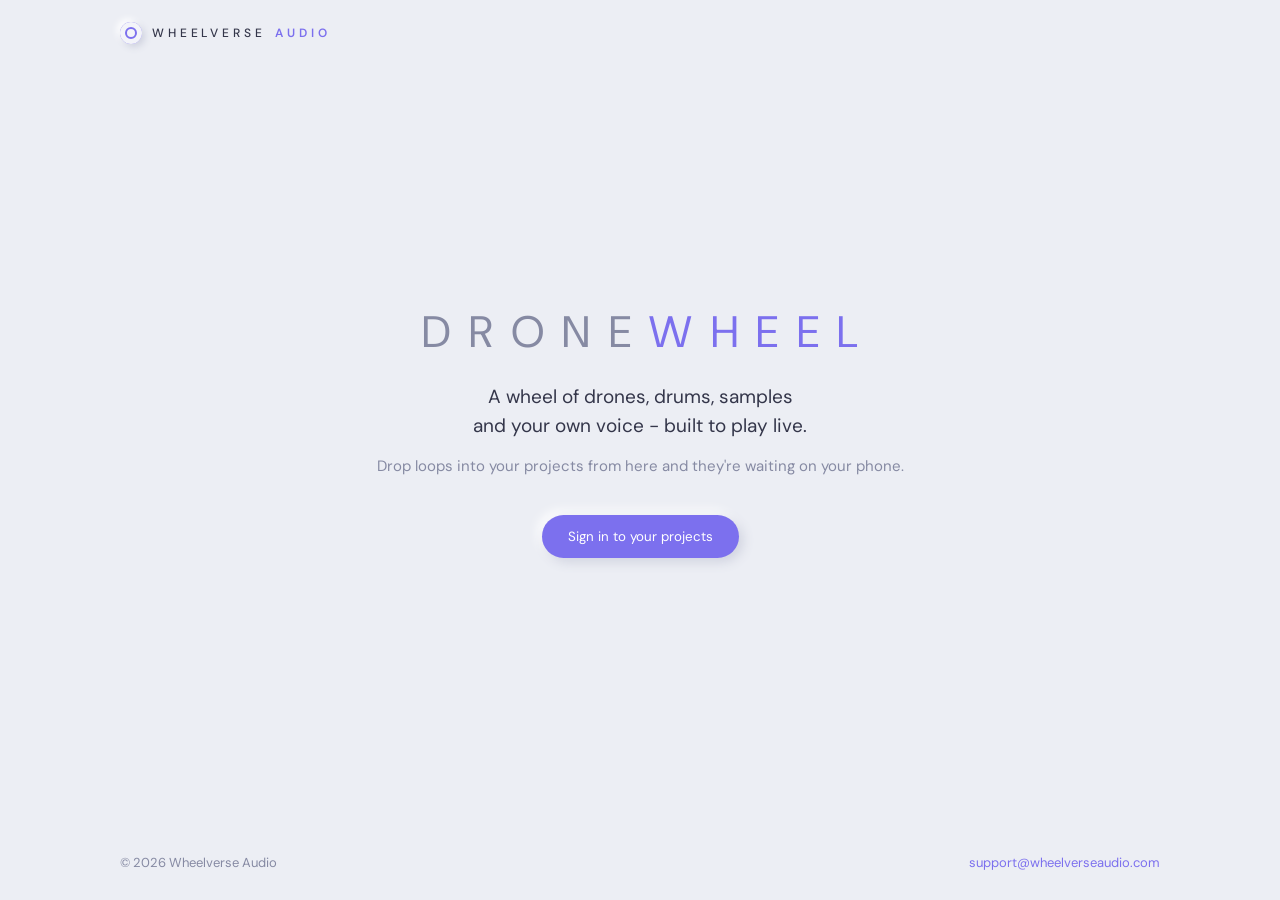
==== index.html @ fee3f127 "Publish 2026-10-06T17:31Z" ====
<!doctype html>
<html lang="en">
  <head>
    <meta charset="UTF-8" />
    <meta name="viewport" content="width=device-width, initial-scale=1.0" />
    <title>Wheelverse Audio</title>
    <meta name="description" content="DroneWheel by Wheelverse Audio - drop loops into your projects from the web." />
    <link rel="preconnect" href="https://fonts.googleapis.com" />
    <link rel="preconnect" href="https://fonts.gstatic.com" crossorigin />
    <link href="https://fonts.googleapis.com/css2?family=DM+Sans:wght@400;500;600&display=swap" rel="stylesheet" />
    <script type="module" crossorigin src="/assets/index-Dvp01YPw.js"></script>
    <link rel="stylesheet" crossorigin href="/assets/index-EIXoMry6.css">
  </head>
  <body>
    <div id="root"></div>
  </body>
</html>
---- assets/index-EIXoMry6.css ----
:root{--bg: #eceef4;--surface: #f3f4f9;--raise-hi: #ffffff;--raise-lo: #cfd2df;--text: #34364a;--muted: #868aa3;--accent: #7c70ee;--accent-soft: #e4e1fb;--ok: #3f9b78;--err: #c24d5f;color-scheme:light}@media (prefers-color-scheme: dark){:root{--bg: #1d1e26;--surface: #23242e;--raise-hi: #2b2c38;--raise-lo: #15161c;--text: #e7e8f2;--muted: #9497ad;--accent: #9a90ff;--accent-soft: #312e52;--ok: #6cc9a2;--err: #ff8a9b;color-scheme:dark}}*{box-sizing:border-box}html,body,#root{margin:0;min-height:100%}body{background:var(--bg);color:var(--text);font:15px/1.5 DM Sans,system-ui,-apple-system,Segoe UI,sans-serif}a{color:var(--accent);text-decoration:none}.page{min-height:100vh;display:flex;flex-direction:column;padding:0 20px}.bar{display:flex;align-items:center;justify-content:space-between;gap:12px;max-width:1040px;width:100%;margin:0 auto;padding:22px 0}.brand{display:flex;align-items:center;gap:10px;color:var(--text);letter-spacing:.32em;font-size:12px;font-weight:500}.brand b{color:var(--accent);font-weight:600}.mark{width:22px;height:22px;border-radius:50%;background:var(--surface);box-shadow:3px 3px 7px var(--raise-lo),-3px -3px 7px var(--raise-hi),inset 0 0 0 5px var(--surface),inset 0 0 0 7px var(--accent)}.who{display:flex;gap:16px;align-items:center}.link{background:none;border:0;color:var(--accent);cursor:pointer;font:inherit;padding:0}.small{font-size:13px}.muted{color:var(--muted)}.center{text-align:center}.err{color:var(--err)}main{flex:1;width:100%;margin:0 auto}.wide{max-width:1040px;padding-bottom:40px}h2{font-size:26px;margin:8px 0 4px;text-wrap:balance}h3{font-size:15px;margin:24px 0 6px}.landing{display:grid;place-items:center;padding:40px 0 80px}.hero{text-align:center;max-width:560px}.hero h1{font-weight:400;letter-spacing:.42em;font-size:clamp(26px,6vw,44px);margin:0 0 18px;padding-left:.42em;color:var(--muted)}.hero h1 span{color:var(--accent)}.lede{font-size:19px;margin:0 0 8px;text-wrap:balance}button.primary,button.google{margin-top:22px;border:0;border-radius:999px;padding:13px 26px;font:600 15px/1 inherit;font-family:inherit;cursor:pointer;color:#fff;background:var(--accent);box-shadow:4px 4px 12px var(--raise-lo),-4px -4px 12px var(--raise-hi)}button.primary:disabled{opacity:.6}button.google{width:100%;margin-top:14px;color:var(--text);background:var(--surface)}.card{background:var(--surface);border-radius:24px;padding:28px;box-shadow:8px 8px 22px var(--raise-lo),-8px -8px 22px var(--raise-hi)}.narrow{max-width:400px;margin:30px auto 60px;flex:0}.or{text-align:center;color:var(--muted);margin:14px 0 4px;font-size:13px}form{display:grid;gap:12px}label{display:grid;gap:4px;font-size:13px;color:var(--muted)}input{font:inherit;color:var(--text);background:var(--bg);border:0;border-radius:12px;padding:11px 13px;box-shadow:inset 3px 3px 7px var(--raise-lo),inset -3px -3px 7px var(--raise-hi)}input:focus{outline:2px solid var(--accent-soft)}.projects{list-style:none;padding:0;margin:20px 0;display:grid;grid-template-columns:repeat(auto-fill,minmax(220px,1fr));gap:16px}.proj{display:flex;flex-direction:column;gap:6px;padding:18px 20px;border-radius:18px;background:var(--surface);color:var(--text);box-shadow:5px 5px 14px var(--raise-lo),-5px -5px 14px var(--raise-hi)}.proj:hover{outline:2px solid var(--accent-soft)}.pname{font-weight:600}.pdate{color:var(--muted);font-size:13px;font-variant-numeric:tabular-nums}.back{display:inline-block;margin-top:4px;font-size:14px}.grid{display:grid;gap:14px;margin-top:22px}.lane{display:grid;grid-template-columns:130px 1fr;gap:14px;align-items:center;padding:14px;border-radius:18px;background:var(--surface);box-shadow:4px 4px 12px var(--raise-lo),-4px -4px 12px var(--raise-hi)}.lane:not(.takes){opacity:.72}.lname{font-size:12px;letter-spacing:.2em;text-transform:uppercase;color:var(--muted)}.lane.takes .lname{color:var(--accent)}.slots{display:grid;grid-template-columns:repeat(4,minmax(0,1fr));gap:10px}.slot{min-height:74px;border-radius:14px;padding:10px 12px;display:flex;flex-direction:column;justify-content:center;gap:2px;background:var(--bg);box-shadow:inset 2px 2px 6px var(--raise-lo),inset -2px -2px 6px var(--raise-hi);overflow:hidden}.slot.clip{background:var(--surface);box-shadow:3px 3px 8px var(--raise-lo),-3px -3px 8px var(--raise-hi)}.slot.pending{outline:2px dashed var(--accent);outline-offset:-4px}.slot.done .ssub{color:var(--ok)}.sname{font-weight:600;font-size:13px;white-space:nowrap;overflow:hidden;text-overflow:ellipsis}.ssub{font-size:12px;color:var(--muted)}.slot.drop{align-items:center;cursor:pointer;text-align:center}.slot.drop .plus{font-size:20px;line-height:1;color:var(--accent)}.slot.drop.over{outline:2px solid var(--accent);outline-offset:-3px;background:var(--accent-soft)}.failed{margin-top:18px}.foot{display:flex;flex-wrap:wrap;justify-content:space-between;gap:8px;max-width:1040px;width:100%;margin:0 auto;padding:22px 0 28px;color:var(--muted);font-size:13px}@media (max-width: 640px){.lane{grid-template-columns:1fr}.slots{grid-template-columns:repeat(2,minmax(0,1fr))}}
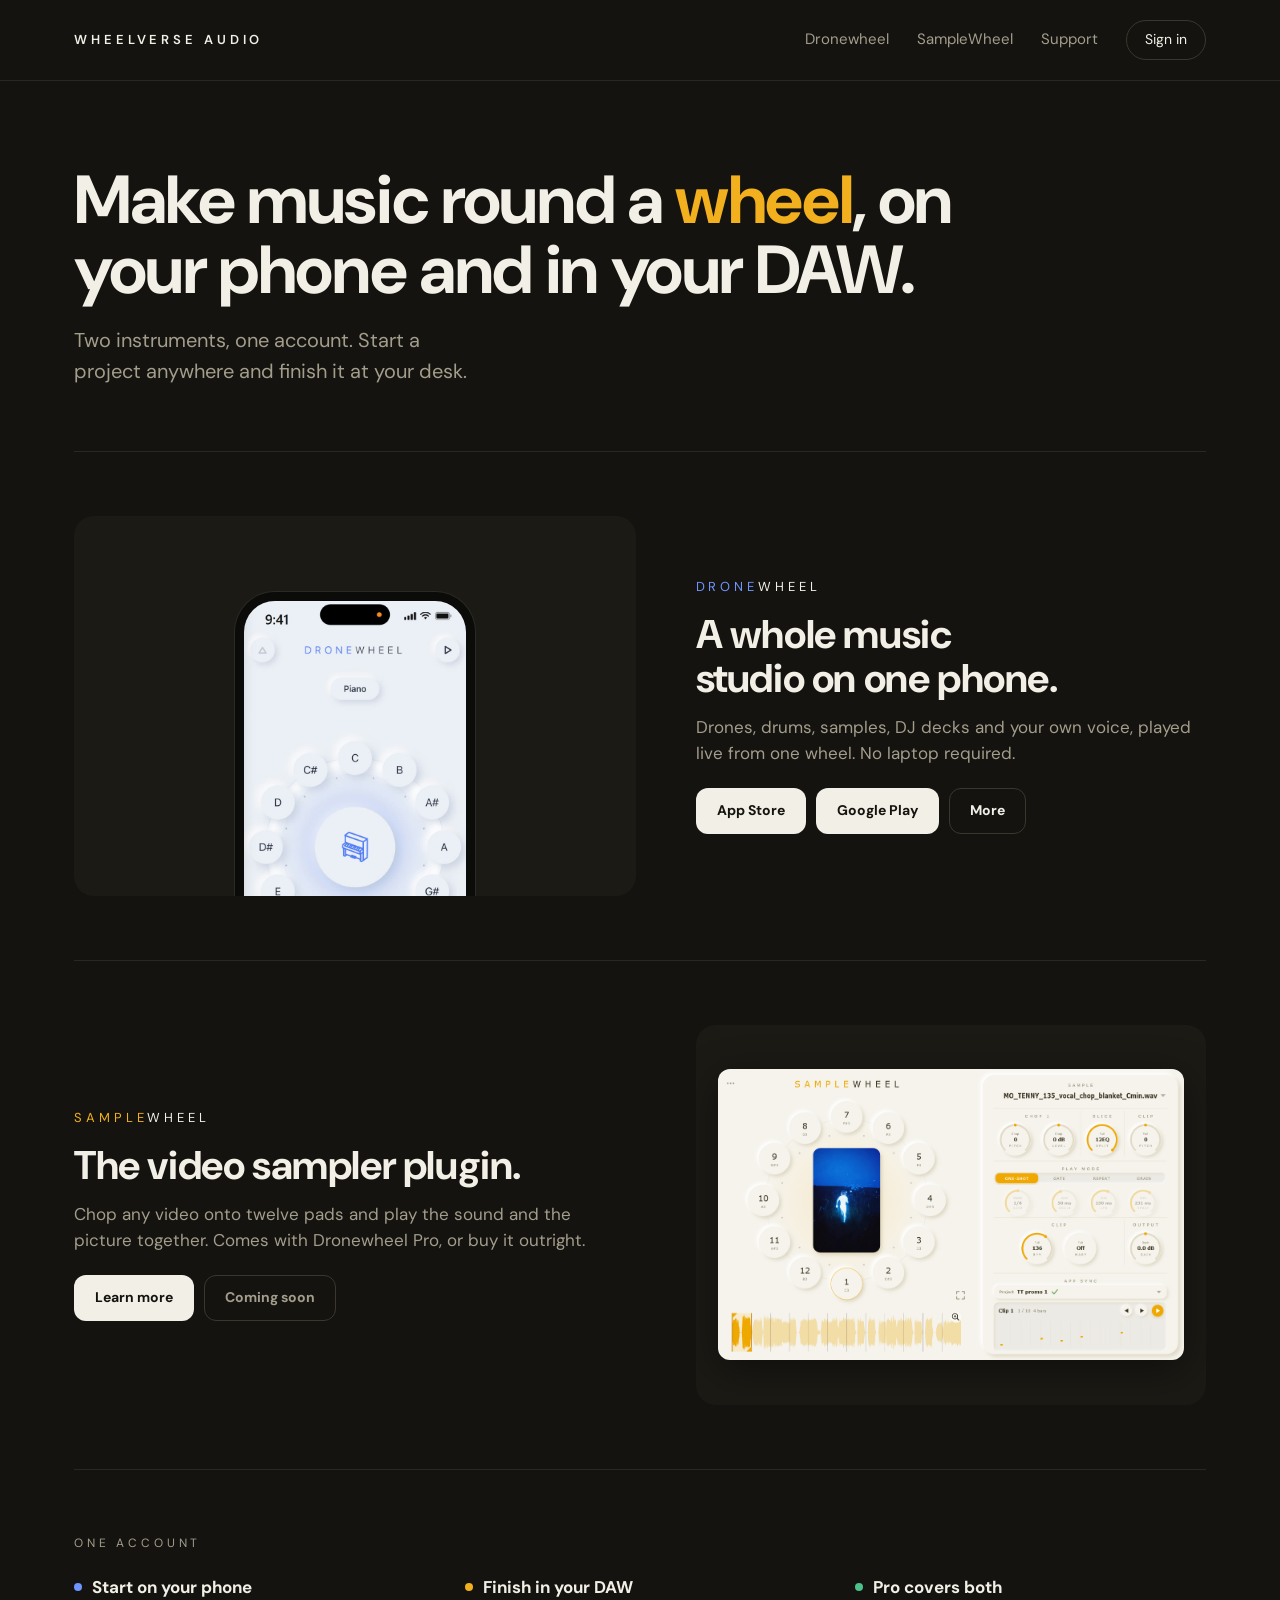
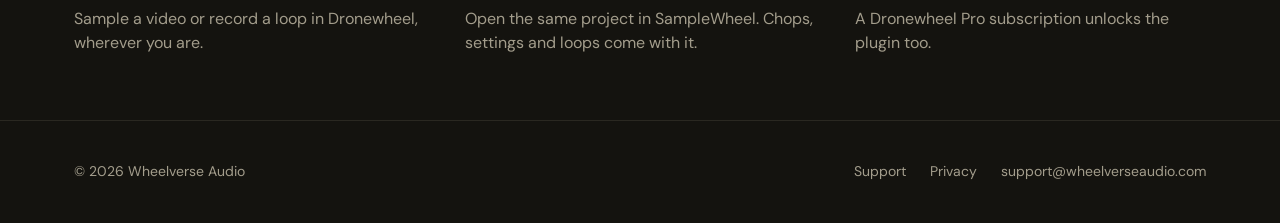
==== commit ad9f175a: "The site (the user, 10.29: 'wheres the rest of the website' - direction B): a home page (Wheelverse " ====
--- a/index.html
+++ b/index.html
@@ -4,14 +4,81 @@
     <meta charset="UTF-8" />
     <meta name="viewport" content="width=device-width, initial-scale=1.0" />
     <title>Wheelverse Audio</title>
-    <meta name="description" content="DroneWheel by Wheelverse Audio - drop loops into your projects from the web." />
+    <meta name="description" content="Dronewheel for your phone and SampleWheel for your DAW. Make music round a wheel, with one account and your projects on both." />
+    <meta property="og:title" content="Wheelverse Audio" />
+    <meta property="og:description" content="Dronewheel for your phone and SampleWheel for your DAW." />
+    <meta property="og:image" content="https://www.wheelverseaudio.com/samplewheel/plugin-og.jpg" />
+    <link rel="icon" href="/get/icon.png" />
     <link rel="preconnect" href="https://fonts.googleapis.com" />
     <link rel="preconnect" href="https://fonts.gstatic.com" crossorigin />
-    <link href="https://fonts.googleapis.com/css2?family=DM+Sans:wght@400;500;600&display=swap" rel="stylesheet" />
-    <script type="module" crossorigin src="/assets/index-Dvp01YPw.js"></script>
-    <link rel="stylesheet" crossorigin href="/assets/index-EIXoMry6.css">
+    <link href="https://fonts.googleapis.com/css2?family=DM+Sans:wght@400;500;700&display=swap" rel="stylesheet" />
+    <link rel="stylesheet" href="/site.css" />
+    <script>
+      // The web companion moved to /app/ (2026-10-29): old links and sign-ins that come back here
+      // with its #/app, #/p/... or a sign-in token carry on there.
+      (function () {
+        var h = location.hash || '';
+        if (/^#\/(app|p\/)/.test(h) || /access_token=|error_description=/.test(h)) location.replace('/app/' + h);
+      })();
+    </script>
   </head>
   <body>
-    <div id="root"></div>
+    <header class="nav"><div class="wrap">
+      <a class="brand" href="/">WHEELVERSE AUDIO</a><span class="sp"></span>
+      <a class="link" href="/dronewheel/">Dronewheel</a>
+      <a class="link" href="/samplewheel/">SampleWheel</a>
+      <a class="link" href="/support/">Support</a>
+      <a class="pill" href="/app/">Sign in</a>
+    </div></header>
+
+    <main class="wrap">
+      <section class="hero">
+        <h1>Make music round a <em>wheel</em>, on your phone and in your DAW.</h1>
+        <p>Two instruments, one account. Start a project anywhere and finish it at your desk.</p>
+      </section>
+
+      <section class="prod">
+        <div class="stage"><div class="phone"><img src="/img/01-drone.jpg" width="600" height="1344" alt="Dronewheel on an iPhone: twelve notes round a wheel, a piano in the middle." /></div></div>
+        <div>
+          <p class="kicker"><b style="color: var(--blue)">DRONE</b>WHEEL</p>
+          <h2>A whole music studio on one phone.</h2>
+          <p class="lead">Drones, drums, samples, DJ decks and your own voice, played live from one wheel. No laptop required.</p>
+          <div class="btns">
+            <a class="btn solid" href="https://apps.apple.com/app/id6784335792">App Store</a>
+            <a class="btn solid" href="https://play.google.com/store/apps/details?id=com.joe1810.dronewheel2">Google Play</a>
+            <a class="btn ghost" href="/dronewheel/">More</a>
+          </div>
+        </div>
+      </section>
+
+      <section class="prod flip">
+        <div class="stage center"><img class="plugin" src="/img/samplewheel-plugin.png" width="1161" height="724" alt="SampleWheel in a DAW: a wheel of twelve pads round a video, with its dials." /></div>
+        <div>
+          <p class="kicker"><b style="color: var(--yellow)">SAMPLE</b>WHEEL</p>
+          <h2>The video sampler plugin.</h2>
+          <p class="lead">Chop any video onto twelve pads and play the sound and the picture together. Comes with Dronewheel Pro, or buy it outright.</p>
+          <div class="btns">
+            <a class="btn solid" href="/samplewheel/">Learn more</a>
+            <span class="btn" aria-disabled="true">Coming soon</span>
+          </div>
+        </div>
+      </section>
+
+      <section class="block">
+        <p class="cap">ONE ACCOUNT</p>
+        <div class="grid">
+          <div class="item" style="--dot: var(--blue)"><h3>Start on your phone</h3><p>Sample a video or record a loop in Dronewheel, wherever you are.</p></div>
+          <div class="item"><h3>Finish in your DAW</h3><p>Open the same project in SampleWheel. Chops, settings and loops come with it.</p></div>
+          <div class="item" style="--dot: var(--green)"><h3>Pro covers both</h3><p>A Dronewheel Pro subscription unlocks the plugin too.</p></div>
+        </div>
+      </section>
+    </main>
+
+    <footer class="foot"><div class="wrap">
+      <span>&copy; 2026 Wheelverse Audio</span><span class="sp"></span>
+      <a href="/support/">Support</a>
+      <a href="https://dronewheelprivacy.netlify.app/">Privacy</a>
+      <a href="mailto:support@wheelverseaudio.com">support@wheelverseaudio.com</a>
+    </div></footer>
   </body>
 </html>
--- a/site.css
+++ b/site.css
@@ -0,0 +1,111 @@
+/* Wheelverse Audio - the site's one stylesheet (home, Dronewheel, SampleWheel, support). Dark. */
+:root {
+  --bg: #14130f;
+  --panel: #1c1a15;
+  --ink: #f2efe6;
+  --muted: #a39d8c;
+  --line: #2a2821;
+  --edge: #3a372e;
+  --blue: #6f95ff;
+  --green: #4cc28a;
+  --yellow: #f2b01e;
+  color-scheme: dark;
+}
+* { box-sizing: border-box; }
+html { scroll-behavior: smooth; }
+body {
+  margin: 0;
+  background: var(--bg);
+  color: var(--ink);
+  font-family: 'DM Sans', system-ui, -apple-system, 'Segoe UI', sans-serif;
+  line-height: 1.55;
+  -webkit-font-smoothing: antialiased;
+}
+a { color: inherit; }
+img { max-width: 100%; height: auto; display: block; }
+.wrap { max-width: 1180px; margin: 0 auto; padding-inline: 24px; }
+
+/* the menu */
+.nav { border-bottom: 1px solid var(--line); }
+.nav .wrap { display: flex; align-items: center; gap: 28px; padding-block: 20px; flex-wrap: wrap; }
+.brand { letter-spacing: 0.3em; font-size: 13px; font-weight: 600; text-decoration: none; white-space: nowrap; }
+.nav .sp { flex: 1; }
+.nav a.link { color: var(--muted); text-decoration: none; font-size: 15px; }
+.nav a.link:hover, .nav a.link[aria-current] { color: var(--ink); }
+.pill { padding: 8px 18px; border-radius: 999px; border: 1px solid var(--edge); text-decoration: none; font-size: 14px; }
+.pill:hover { border-color: var(--muted); }
+@media (max-width: 640px) {
+  .nav .wrap { gap: 16px 20px; }
+  .nav .sp { flex-basis: 100%; height: 0; order: 1; }
+  .nav a.link, .nav .pill { order: 2; }
+}
+
+/* type */
+.hero { padding-block: 84px 64px; }
+.hero h1 { font-size: clamp(38px, 6.4vw, 68px); line-height: 1.03; margin: 0 0 20px; max-width: 900px; letter-spacing: -0.02em; text-wrap: balance; }
+.hero h1 em { font-style: normal; color: var(--yellow); }
+.hero p { color: var(--muted); font-size: clamp(17px, 2vw, 20px); margin: 0; max-width: 640px; text-wrap: balance; }
+.kicker { letter-spacing: 0.3em; font-size: 13px; margin: 0 0 14px; }
+.kicker b { font-weight: 400; }
+h2 { font-size: clamp(28px, 3.6vw, 40px); line-height: 1.1; margin: 0 0 14px; letter-spacing: -0.01em; text-wrap: balance; }
+.lead { color: var(--muted); font-size: 17px; margin: 0 0 22px; max-width: 520px; }
+.cap { letter-spacing: 0.32em; font-size: 12px; color: var(--muted); margin: 0 0 22px; }
+
+/* buttons */
+.btns { display: flex; gap: 10px; flex-wrap: wrap; }
+.btn { display: inline-flex; align-items: center; gap: 8px; padding: 11px 20px; border-radius: 12px; font-size: 14px; font-weight: 700; text-decoration: none; border: 1px solid transparent; }
+.btn.solid { background: var(--ink); color: var(--bg); }
+.btn.solid:hover { background: #fff; }
+.btn.ghost { border-color: var(--edge); }
+.btn.ghost:hover { border-color: var(--muted); }
+.btn.yellow { background: var(--yellow); color: #1a1408; }
+.btn[aria-disabled="true"] { background: transparent; border-color: var(--edge); color: var(--muted); cursor: default; }
+
+/* product rows */
+.prod { display: grid; grid-template-columns: 1.1fr 1fr; gap: 60px; align-items: center; padding-block: 64px; border-top: 1px solid var(--line); }
+.prod.flip > :first-child { order: 2; }
+@media (max-width: 860px) {
+  .prod { grid-template-columns: 1fr; gap: 34px; }
+  .prod.flip > :first-child { order: 0; }
+}
+.stage { border-radius: 20px; background: var(--panel); min-height: 380px; display: flex; align-items: flex-end; justify-content: center; overflow: hidden; padding: 28px 28px 0; }
+.stage.center { align-items: center; padding: 22px; }
+.phone { width: min(240px, 60%); border: 9px solid #0b0b0a; border-bottom: 0; border-radius: 40px 40px 0 0; overflow: hidden; box-shadow: 0 0 0 1px #2c2a24; aspect-ratio: 600 / 760; }
+.phone img { width: 100%; }
+.plugin { border-radius: 12px; box-shadow: 0 10px 40px rgba(0, 0, 0, 0.45); }
+
+/* grids */
+.grid { display: grid; grid-template-columns: repeat(auto-fit, minmax(260px, 1fr)); gap: 30px 40px; }
+.item h3 { font-size: 17px; margin: 0 0 6px; }
+.item h3::before { content: ''; display: inline-block; width: 8px; height: 8px; border-radius: 50%; background: var(--dot, var(--yellow)); margin-right: 10px; vertical-align: 2px; }
+.item p { margin: 0; color: var(--muted); max-width: 60ch; }
+section.block { padding-block: 64px; border-top: 1px solid var(--line); }
+
+/* the phone strip on the Dronewheel page */
+.phones { display: grid; grid-template-columns: repeat(auto-fit, minmax(180px, 1fr)); gap: 22px; }
+.phones figure { margin: 0; }
+.phones .phone { width: 100%; border-radius: 30px; border: 7px solid #0b0b0a; aspect-ratio: 600 / 1300; }
+.phones figcaption { color: var(--muted); font-size: 14px; margin-top: 10px; text-align: center; }
+
+/* cards (ways to get SampleWheel) */
+.cards { display: grid; grid-template-columns: repeat(auto-fit, minmax(280px, 1fr)); gap: 22px; }
+.card { background: var(--panel); border: 1px solid var(--line); border-radius: 20px; padding: 26px; display: grid; gap: 10px; align-content: start; }
+.card h3 { margin: 0; font-size: 19px; }
+.card p { margin: 0; color: var(--muted); }
+.price { font-size: 34px; font-weight: 700; }
+.price small { font-size: 14px; color: var(--muted); font-weight: 400; }
+.note { color: var(--muted); font-size: 14px; margin: 18px 0 0; }
+
+.specs { display: grid; grid-template-columns: max-content 1fr; gap: 10px 28px; max-width: 720px; margin: 0; }
+.specs dt { color: var(--muted); }
+.specs dd { margin: 0; }
+.faq { display: grid; gap: 22px; max-width: 720px; }
+.faq p { margin: 0; }
+.faq b { display: block; margin-bottom: 2px; }
+.faq span { color: var(--muted); }
+
+footer.foot { border-top: 1px solid var(--line); color: var(--muted); font-size: 14px; }
+footer.foot .wrap { display: flex; gap: 24px; flex-wrap: wrap; padding-block: 40px; }
+footer.foot .sp { flex: 1; }
+footer.foot a { text-decoration: none; }
+footer.foot a:hover { color: var(--ink); }
